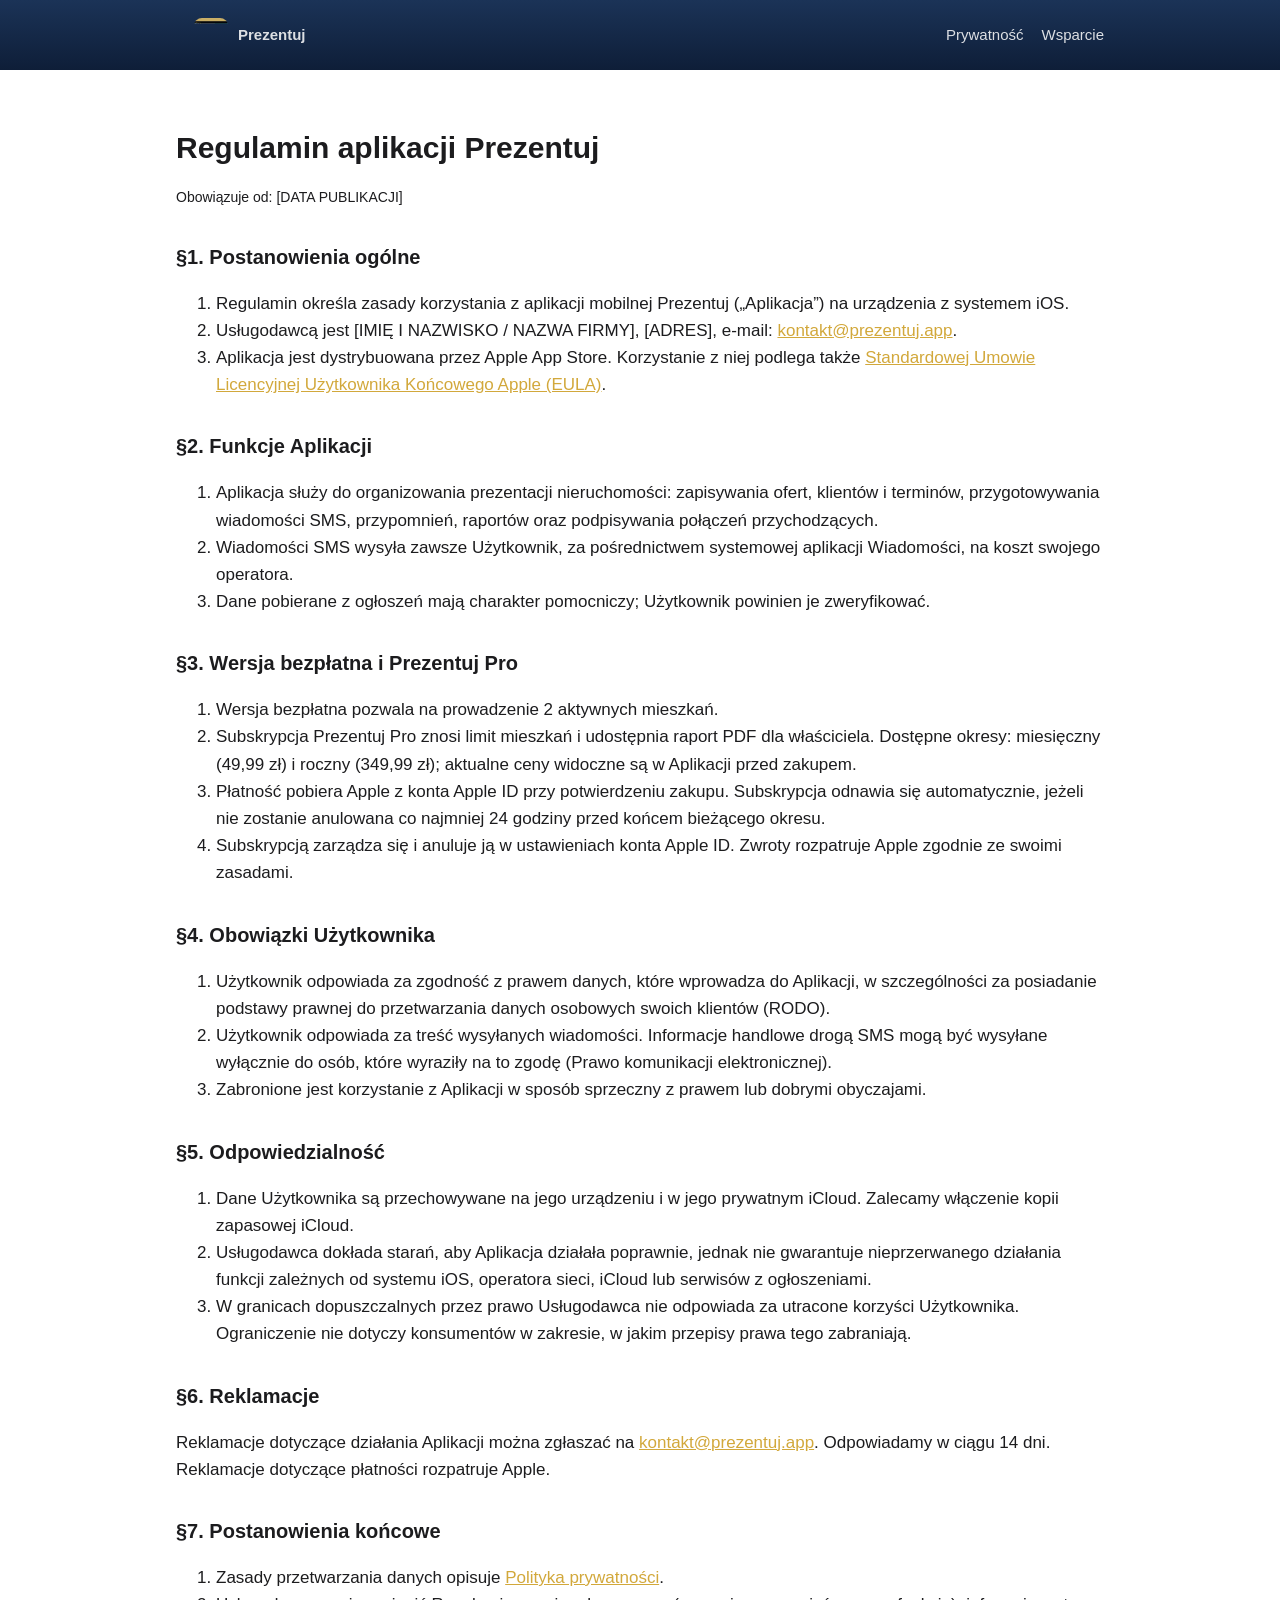
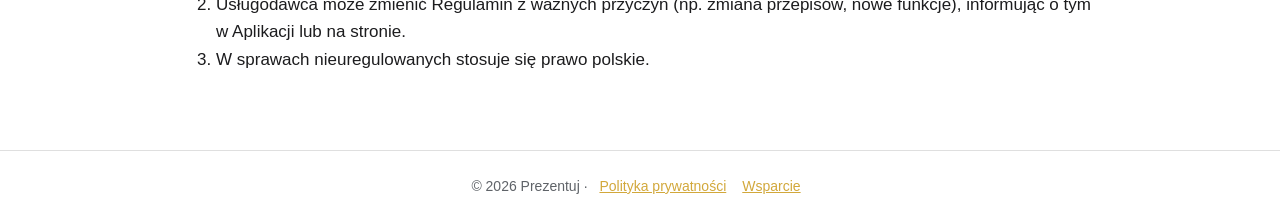
==== regulamin.html @ 9839116f "Add files via upload" ====
<!DOCTYPE html>
<html lang="pl"><head><meta charset="utf-8"><meta name="viewport" content="width=device-width,initial-scale=1">
<title>Regulamin – Prezentuj</title><link rel="stylesheet" href="style.css"><link rel="icon" href="icon.png"></head><body>
<header><div class="nav"><a class="logo" href="./"><img src="icon.png" alt="">Prezentuj</a><div><a href="prywatnosc">Prywatność</a><a href="wsparcie">Wsparcie</a></div></div></header>
<main class="doc">
<h1>Regulamin aplikacji Prezentuj</h1>
<p class="muted">Obowiązuje od: [DATA PUBLIKACJI]</p>

<h2>§1. Postanowienia ogólne</h2>
<ol>
<li>Regulamin określa zasady korzystania z aplikacji mobilnej Prezentuj („Aplikacja”) na urządzenia z systemem iOS.</li>
<li>Usługodawcą jest [IMIĘ I NAZWISKO / NAZWA FIRMY], [ADRES], e-mail: <a href="mailto:kontakt@prezentuj.app">kontakt@prezentuj.app</a>.</li>
<li>Aplikacja jest dystrybuowana przez Apple App Store. Korzystanie z niej podlega także <a href="https://www.apple.com/legal/internet-services/itunes/dev/stdeula/">Standardowej Umowie Licencyjnej Użytkownika Końcowego Apple (EULA)</a>.</li>
</ol>

<h2>§2. Funkcje Aplikacji</h2>
<ol>
<li>Aplikacja służy do organizowania prezentacji nieruchomości: zapisywania ofert, klientów i terminów, przygotowywania wiadomości SMS, przypomnień, raportów oraz podpisywania połączeń przychodzących.</li>
<li>Wiadomości SMS wysyła zawsze Użytkownik, za pośrednictwem systemowej aplikacji Wiadomości, na koszt swojego operatora.</li>
<li>Dane pobierane z ogłoszeń mają charakter pomocniczy; Użytkownik powinien je zweryfikować.</li>
</ol>

<h2>§3. Wersja bezpłatna i Prezentuj Pro</h2>
<ol>
<li>Wersja bezpłatna pozwala na prowadzenie 2 aktywnych mieszkań.</li>
<li>Subskrypcja Prezentuj Pro znosi limit mieszkań i udostępnia raport PDF dla właściciela. Dostępne okresy: miesięczny (49,99 zł) i roczny (349,99 zł); aktualne ceny widoczne są w Aplikacji przed zakupem.</li>
<li>Płatność pobiera Apple z konta Apple ID przy potwierdzeniu zakupu. Subskrypcja odnawia się automatycznie, jeżeli nie zostanie anulowana co najmniej 24 godziny przed końcem bieżącego okresu.</li>
<li>Subskrypcją zarządza się i anuluje ją w ustawieniach konta Apple ID. Zwroty rozpatruje Apple zgodnie ze swoimi zasadami.</li>
</ol>

<h2>§4. Obowiązki Użytkownika</h2>
<ol>
<li>Użytkownik odpowiada za zgodność z prawem danych, które wprowadza do Aplikacji, w szczególności za posiadanie podstawy prawnej do przetwarzania danych osobowych swoich klientów (RODO).</li>
<li>Użytkownik odpowiada za treść wysyłanych wiadomości. Informacje handlowe drogą SMS mogą być wysyłane wyłącznie do osób, które wyraziły na to zgodę (Prawo komunikacji elektronicznej).</li>
<li>Zabronione jest korzystanie z Aplikacji w sposób sprzeczny z prawem lub dobrymi obyczajami.</li>
</ol>

<h2>§5. Odpowiedzialność</h2>
<ol>
<li>Dane Użytkownika są przechowywane na jego urządzeniu i w jego prywatnym iCloud. Zalecamy włączenie kopii zapasowej iCloud.</li>
<li>Usługodawca dokłada starań, aby Aplikacja działała poprawnie, jednak nie gwarantuje nieprzerwanego działania funkcji zależnych od systemu iOS, operatora sieci, iCloud lub serwisów z ogłoszeniami.</li>
<li>W granicach dopuszczalnych przez prawo Usługodawca nie odpowiada za utracone korzyści Użytkownika. Ograniczenie nie dotyczy konsumentów w zakresie, w jakim przepisy prawa tego zabraniają.</li>
</ol>

<h2>§6. Reklamacje</h2>
<p>Reklamacje dotyczące działania Aplikacji można zgłaszać na <a href="mailto:kontakt@prezentuj.app">kontakt@prezentuj.app</a>. Odpowiadamy w ciągu 14 dni. Reklamacje dotyczące płatności rozpatruje Apple.</p>

<h2>§7. Postanowienia końcowe</h2>
<ol>
<li>Zasady przetwarzania danych opisuje <a href="prywatnosc">Polityka prywatności</a>.</li>
<li>Usługodawca może zmienić Regulamin z ważnych przyczyn (np. zmiana przepisów, nowe funkcje), informując o tym w Aplikacji lub na stronie.</li>
<li>W sprawach nieuregulowanych stosuje się prawo polskie.</li>
</ol>
</main>
<footer>© 2026 Prezentuj · <a href="prywatnosc">Polityka prywatności</a><a href="wsparcie">Wsparcie</a></footer>
</body></html>
---- style.css ----
:root{--navy:#1B3357;--navy2:#0E1E38;--gold:#D2A83B;--ink:#1c1c1e;--sec:#5f6368;--bg:#fff;--soft:#f5f6f8}
@media (prefers-color-scheme:dark){:root{--ink:#f2f2f2;--sec:#a0a4ab;--bg:#101318;--soft:#1a1f27}}
*{box-sizing:border-box}html{-webkit-text-size-adjust:100%}
body{margin:0;font:17px/1.6 -apple-system,BlinkMacSystemFont,"Segoe UI",Roboto,Helvetica,Arial,sans-serif;color:var(--ink);background:var(--bg)}
a{color:var(--gold)}
header{background:linear-gradient(180deg,var(--navy),var(--navy2));color:#fff}
.nav{max-width:960px;margin:0 auto;padding:18px 16px;display:flex;justify-content:space-between;align-items:center}
.nav a{color:#fff;text-decoration:none;margin-left:18px;font-size:15px;opacity:.85}
.logo{font-weight:700;font-size:20px;display:flex;align-items:center;gap:10px;color:#fff;text-decoration:none}
.logo img{width:34px;height:34px;border-radius:8px}
.hero{max-width:960px;margin:0 auto;padding:48px 16px 64px}
.hero h1{font-size:clamp(30px,6vw,48px);line-height:1.15;margin:0 0 14px}
.hero h1 span{color:var(--gold)}
.hero p{font-size:19px;opacity:.85;max-width:620px}
.btn{display:inline-block;background:var(--gold);color:#111;font-weight:700;padding:13px 22px;border-radius:12px;text-decoration:none;margin-top:14px}
main{max-width:960px;margin:0 auto;padding:40px 16px 60px}
.grid{display:grid;grid-template-columns:repeat(auto-fit,minmax(240px,1fr));gap:16px}
.card{background:var(--soft);border-radius:16px;padding:20px}
.card h3{margin:0 0 6px;font-size:18px}.card p{margin:0;color:var(--sec);font-size:15px}
.price{display:flex;gap:16px;flex-wrap:wrap;margin-top:10px}
.price .card{flex:1;min-width:220px}
.price b{font-size:28px;color:var(--navy)}@media (prefers-color-scheme:dark){.price b{color:var(--gold)}}
.doc h1{font-size:30px;line-height:1.2}.doc h2{font-size:20px;margin-top:32px}.doc p,.doc li{color:var(--ink)}
.muted{color:var(--sec);font-size:14px}
footer{border-top:1px solid rgba(128,128,128,.25);padding:24px 16px;text-align:center;font-size:14px;color:var(--sec)}
footer a{margin:0 8px}
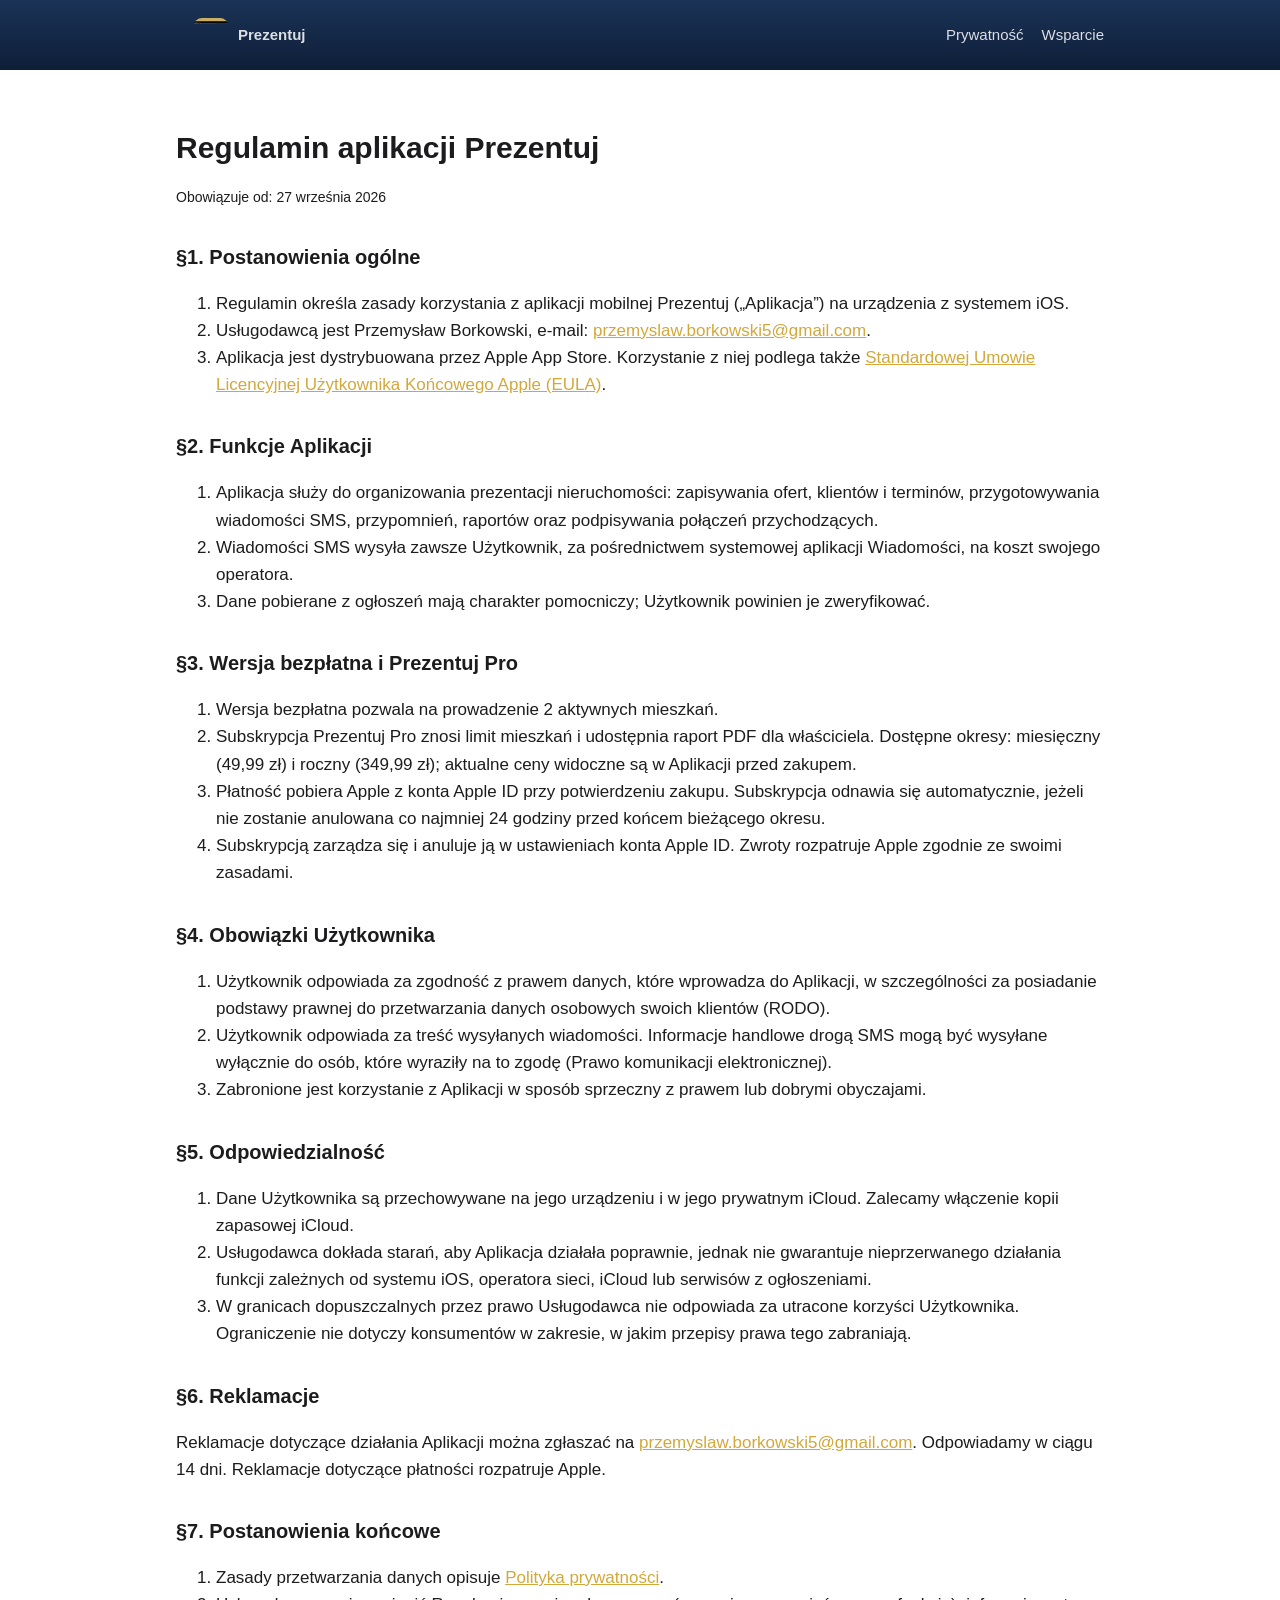
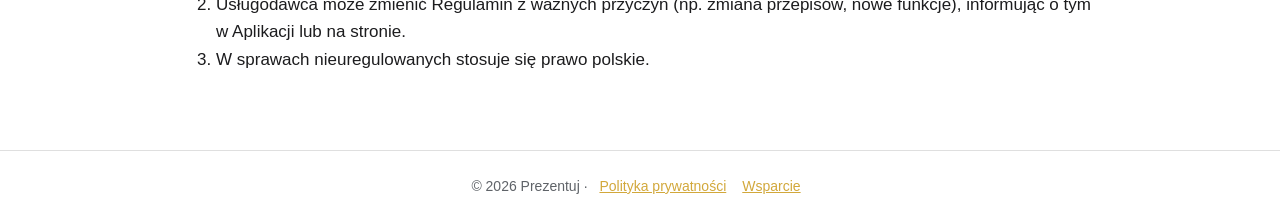
==== commit 13fd3b76: "Kontakt: Gmail, dane administratora" ====
--- a/regulamin.html
+++ b/regulamin.html
@@ -4,12 +4,12 @@
 <header><div class="nav"><a class="logo" href="./"><img src="icon.png" alt="">Prezentuj</a><div><a href="prywatnosc">Prywatność</a><a href="wsparcie">Wsparcie</a></div></div></header>
 <main class="doc">
 <h1>Regulamin aplikacji Prezentuj</h1>
-<p class="muted">Obowiązuje od: [DATA PUBLIKACJI]</p>
+<p class="muted">Obowiązuje od: 27 września 2026</p>
 
 <h2>§1. Postanowienia ogólne</h2>
 <ol>
 <li>Regulamin określa zasady korzystania z aplikacji mobilnej Prezentuj („Aplikacja”) na urządzenia z systemem iOS.</li>
-<li>Usługodawcą jest [IMIĘ I NAZWISKO / NAZWA FIRMY], [ADRES], e-mail: <a href="mailto:kontakt@prezentuj.app">kontakt@prezentuj.app</a>.</li>
+<li>Usługodawcą jest Przemysław Borkowski, e-mail: <a href="mailto:przemyslaw.borkowski5@gmail.com">przemyslaw.borkowski5@gmail.com</a>.</li>
 <li>Aplikacja jest dystrybuowana przez Apple App Store. Korzystanie z niej podlega także <a href="https://www.apple.com/legal/internet-services/itunes/dev/stdeula/">Standardowej Umowie Licencyjnej Użytkownika Końcowego Apple (EULA)</a>.</li>
 </ol>
 
@@ -43,7 +43,7 @@
 </ol>
 
 <h2>§6. Reklamacje</h2>
-<p>Reklamacje dotyczące działania Aplikacji można zgłaszać na <a href="mailto:kontakt@prezentuj.app">kontakt@prezentuj.app</a>. Odpowiadamy w ciągu 14 dni. Reklamacje dotyczące płatności rozpatruje Apple.</p>
+<p>Reklamacje dotyczące działania Aplikacji można zgłaszać na <a href="mailto:przemyslaw.borkowski5@gmail.com">przemyslaw.borkowski5@gmail.com</a>. Odpowiadamy w ciągu 14 dni. Reklamacje dotyczące płatności rozpatruje Apple.</p>
 
 <h2>§7. Postanowienia końcowe</h2>
 <ol>
